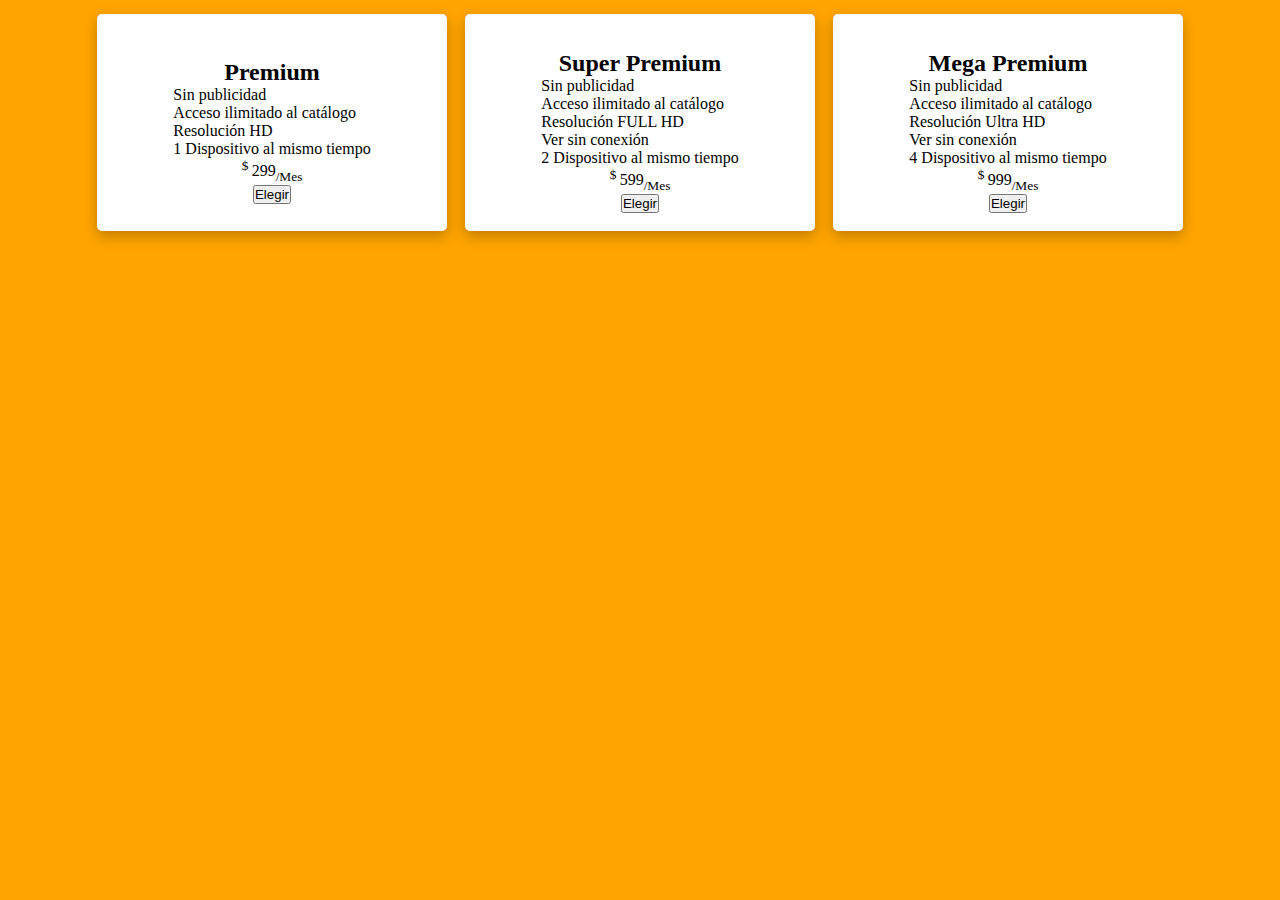
==== Index.html @ 0c61ed69 "inicio" ====
<!DOCTYPE html>
<html lang="en">
<head>
    <meta charset="UTF-8">
    <meta name="viewport" content="width=device-width, initial-scale=1.0">
    <link rel="stylesheet" href="Style.css">
    <title>Proyecto 2 Labo3</title>
</head>
<body>
    <section class="Cards-top">
        <div class="card">
            <div class="card-image">
                <img src="" alt="">
                <h2>Premium</h2>
            </div>
            <div class="detail">
                <p><i class="fas fa-check"></i>Sin publicidad</p>
                <p><span class="fa-check"></span>Acceso ilimitado al catálogo</p>
                <p><span class="fa-check"></span>Resolución HD</p>
                <p><span class="fa-check"></span>1 Dispositivo al mismo tiempo</p>
            </div>

            <div class="price">
                <p><sup>$ </sup>299<sub>/Mes</sub></p>
            </div>
            <button class="price-button">Elegir</button>
        </div>

        <div class="card">
            <div class="card-image">
                <img src="" alt="">
                <h2>Super Premium</h2>
            </div>
            <div class="detail">
                <p><span class="fas fa-check check"></span>Sin publicidad</p>
                <p><span class="fas fa-check check"></span>Acceso ilimitado al catálogo</p>
                <p><span class="fas fa-time nocheck"></span>Resolución FULL HD</p>
                <p><span class="fas fa-time nocheck"></span>Ver sin conexión</p>
                <p><span class="fas fa-time nocheck"></span>2 Dispositivo al mismo tiempo</p>
            </div>

            <div class="price">
                <p><sup>$ </sup>599<sub>/Mes</sub></p>
            </div>
            <button class="price-button">Elegir</button>
        </div>

        <div class="card">
            <div class="card-image">
                <img src="" alt="">
                <h2>Mega Premium</h2>
            </div>
            <div class="detail">
                <p><span class="fas fa-check check"></span>Sin publicidad</p>
                <p><span class="fas fa-check check"></span>Acceso ilimitado al catálogo</p>
                <p><span class="fas fa-time nocheck"></span>Resolución Ultra HD</p>
                <p><span class="fas fa-time nocheck"></span>Ver sin conexión</p>
                <p><span class="fas fa-time nocheck"></span>4 Dispositivo al mismo tiempo</p>
            </div>

            <div class="price">
                <p><sup>$ </sup>999<sub>/Mes</sub></p>
            </div>
            <button class="price-button">Elegir</button>
        </div>
    </section>
</body>
</html>
---- Style.css ----
*{
    margin: 0;
    padding: 0;
    box-sizing: border-box;
    outline: none;
}

body{
    width: 100%;
    height: auto;
    background-color: orange;

}

.Cards-top{
    display: flex;
    justify-content: center;
    flex-direction: wrap;
    width: 100%;
    padding: 5px;
}

.card{
    display: flex;
    flex-direction: column;
    align-items: center;
    justify-content: center;
    width: 350px;
    height: auto;
    background-color: white;
    border-radius: 5px;
    -webkit-border-radius: 5px;
    -moz-border-radius: 5px;
    -ms-border-radius: 5px;
    -o-border-radius: 5px;
    box-shadow:0 5px 14px rgba(0, 0, 0, 0.25);
    padding: 2vh;
    margin: 1vh;
}
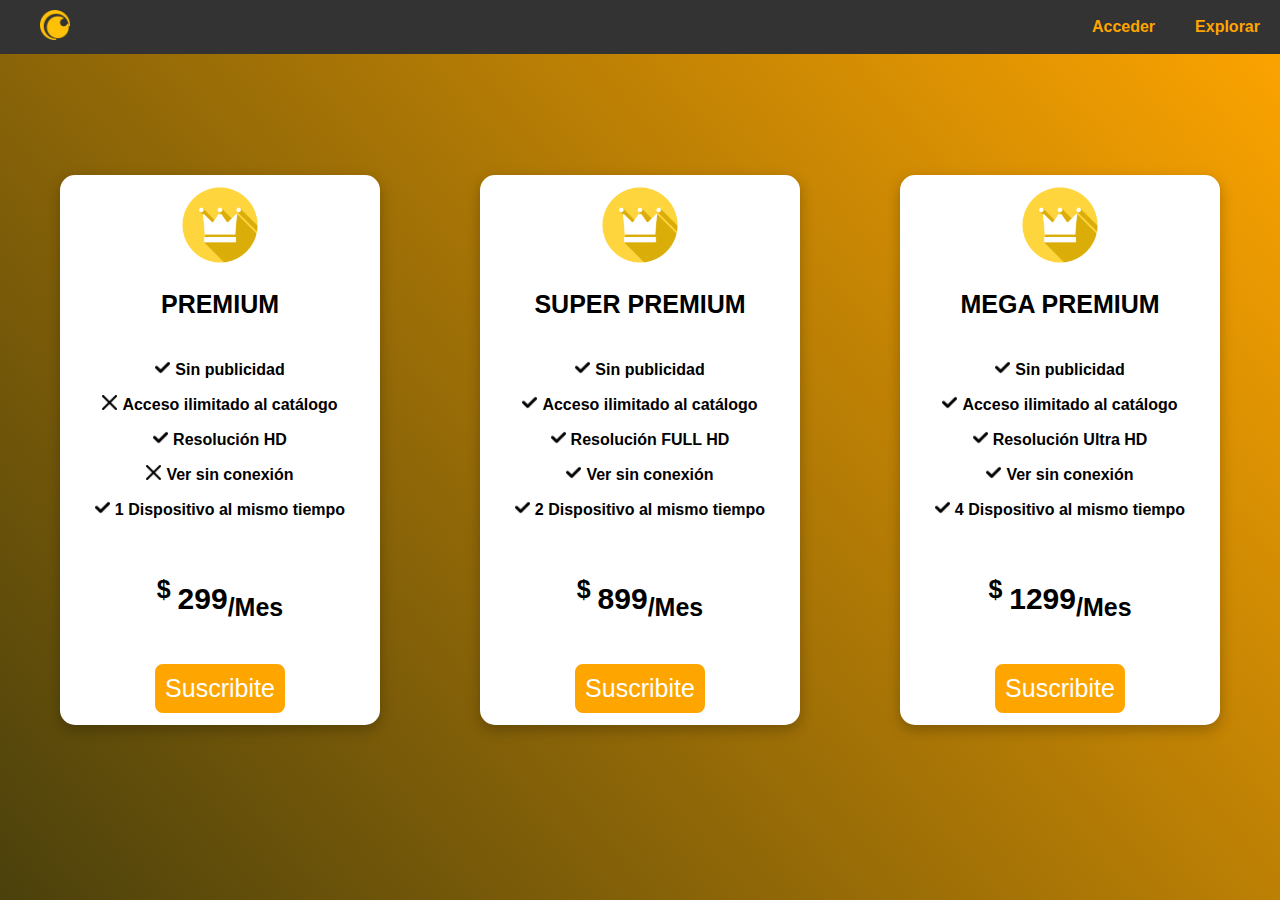
==== commit 0223e62e: "actualizacion" ====
--- a/Index.html
+++ b/Index.html
@@ -7,61 +7,68 @@
     <title>Proyecto 2 Labo3</title>
 </head>
 <body>
+    <header>
+        <div class="Company-name">
+            <img src="images/crunchyroll.png" alt="">
+        </div>
+        <nav>
+            <img class="rayas" src="images/barra.png" alt="">
+            <ul>
+                <li><a href="#">Acceder</a></li>
+                <li><a href="#">Explorar</a></li>
+            </ul>
+        </nav>
+    </header>
     <section class="Cards-top">
         <div class="card">
-            <div class="card-image">
-                <img src="" alt="">
-                <h2>Premium</h2>
-            </div>
+            <img class="tier" src="images/corona.png" alt="">
+            <p class="tittle-card">PREMIUM</p>
             <div class="detail">
-                <p><i class="fas fa-check"></i>Sin publicidad</p>
-                <p><span class="fa-check"></span>Acceso ilimitado al catálogo</p>
-                <p><span class="fa-check"></span>Resolución HD</p>
-                <p><span class="fa-check"></span>1 Dispositivo al mismo tiempo</p>
+                <p><img class= "check-image" src="images/cheque.png" alt="">Sin publicidad</p>
+                <p><img class= "check-image" src="images/letra-x.png" alt="">Acceso ilimitado al catálogo</p>
+                <p><img class= "check-image" src="images/cheque.png" alt="">Resolución HD</p>
+                <p><img class= "check-image" src="images/letra-x.png" alt="">Ver sin conexión</p>
+                <p><img class= "check-image" src="images/cheque.png" alt="">1 Dispositivo al mismo tiempo</p>
             </div>
 
             <div class="price">
                 <p><sup>$ </sup>299<sub>/Mes</sub></p>
             </div>
-            <button class="price-button">Elegir</button>
+            <button class="price-button">Suscribite</button>
         </div>
 
         <div class="card">
-            <div class="card-image">
-                <img src="" alt="">
-                <h2>Super Premium</h2>
-            </div>
+            <img class="tier" src="images/corona.png" alt="">
+            <p class="tittle-card">SUPER PREMIUM</p>
             <div class="detail">
-                <p><span class="fas fa-check check"></span>Sin publicidad</p>
-                <p><span class="fas fa-check check"></span>Acceso ilimitado al catálogo</p>
-                <p><span class="fas fa-time nocheck"></span>Resolución FULL HD</p>
-                <p><span class="fas fa-time nocheck"></span>Ver sin conexión</p>
-                <p><span class="fas fa-time nocheck"></span>2 Dispositivo al mismo tiempo</p>
+                <p><img class= "check-image" src="images/cheque.png" alt="">Sin publicidad</p>
+                <p><img class= "check-image" src="images/cheque.png" alt="">Acceso ilimitado al catálogo</p>
+                <p><img class= "check-image" src="images/cheque.png" alt="">Resolución FULL HD</p>
+                <p><img class= "check-image" src="images/cheque.png" alt="">Ver sin conexión</p>
+                <p><img class= "check-image" src="images/cheque.png" alt="">2 Dispositivo al mismo tiempo</p>
             </div>
 
             <div class="price">
-                <p><sup>$ </sup>599<sub>/Mes</sub></p>
+                <p><sup>$ </sup>899<sub>/Mes</sub></p>
             </div>
-            <button class="price-button">Elegir</button>
+            <button class="price-button">Suscribite</button>
         </div>
 
         <div class="card">
-            <div class="card-image">
-                <img src="" alt="">
-                <h2>Mega Premium</h2>
-            </div>
+            <img class="tier" src="images/corona.png" alt="">
+            <p class="tittle-card">MEGA PREMIUM</p>
             <div class="detail">
-                <p><span class="fas fa-check check"></span>Sin publicidad</p>
-                <p><span class="fas fa-check check"></span>Acceso ilimitado al catálogo</p>
-                <p><span class="fas fa-time nocheck"></span>Resolución Ultra HD</p>
-                <p><span class="fas fa-time nocheck"></span>Ver sin conexión</p>
-                <p><span class="fas fa-time nocheck"></span>4 Dispositivo al mismo tiempo</p>
+                <p><img class= "check-image" src="images/cheque.png" alt="">Sin publicidad</p>
+                <p><img class= "check-image" src="images/cheque.png" alt="">Acceso ilimitado al catálogo</p>
+                <p><img class= "check-image" src="images/cheque.png" alt="">Resolución Ultra HD</p>
+                <p><img class= "check-image" src="images/cheque.png" alt="">Ver sin conexión</p>
+                <p><img class= "check-image" src="images/cheque.png" alt="">4 Dispositivo al mismo tiempo</p>
             </div>
 
             <div class="price">
-                <p><sup>$ </sup>999<sub>/Mes</sub></p>
+                <p><sup>$ </sup>1299<sub>/Mes</sub></p>
             </div>
-            <button class="price-button">Elegir</button>
+            <button class="price-button">Suscribite</button>
         </div>
     </section>
 </body>
--- a/Style.css
+++ b/Style.css
@@ -1,39 +1,253 @@
-*{
+body{
+    display: flex;
+    justify-content: center;
+    align-items: center;
+    min-height: 100vh;
+    font-family: sans-serif;
+    font-weight:bold;
+    height: auto;
+    width: 100%;
+    background-image: linear-gradient(50deg, #4b410c 0%, #ffa500 100%);
+    background-size: cover;
+    background-repeat: no-repeat;
+    background-attachment: fixed;
     margin: 0;
-    padding: 0;
-    box-sizing: border-box;
-    outline: none;
-}
-
-body{
-    width: 100%;
-    height: auto;
-    background-color: orange;
-
+}
+
+header{
+    background-color: #333;
+    padding: 0px;
+    display: flex;
+    justify-content: space-between;
+    align-items: center;
+    position: absolute;
+    top: 0;
+    width: 100vw;
+}
+
+.Company-name img{
+    padding: 10px;
+    height: 30px;
+    margin-left: 30px;
+}
+
+.rayas{
+    display: none;
+    width: 20px;
+    height: 20px;
+}
+
+nav{
+    display: flex;
+    align-items: center;
+    justify-content: center;
+}
+ul{
+    display: flex;
+}
+ul li{
+    display: inline-block;
+    padding: 0px 20px;
+}
+a{
+    color: #ffa500;
+    text-decoration: none;
+}
+a:hover{
+    color: rgb(255, 255, 255);
 }
 
 .Cards-top{
     display: flex;
     justify-content: center;
-    flex-direction: wrap;
-    width: 100%;
-    padding: 5px;
+    width: 100%;
 }
 
 .card{
+    margin-top: 100px;
+    margin-bottom: 100px;
+    border: 100px;
     display: flex;
     flex-direction: column;
     align-items: center;
-    justify-content: center;
-    width: 350px;
+    justify-content: space-between;
+    width: 300px;
     height: auto;
     background-color: white;
-    border-radius: 5px;
-    -webkit-border-radius: 5px;
-    -moz-border-radius: 5px;
-    -ms-border-radius: 5px;
-    -o-border-radius: 5px;
+    border-radius: 15px;
     box-shadow:0 5px 14px rgba(0, 0, 0, 0.25);
-    padding: 2vh;
-    margin: 1vh;
+    padding: 10px;
+    margin-left: 50px;
+    margin-right: 50px;
+}
+
+.tier{
+    height: 80px;
+}
+
+.tittle-card{
+    font-size: 25px;
+    text-align: center;
+}
+
+.detail{
+    padding: 0px;
+    margin: 0px;
+    align-items: center;
+    justify-content: center; 
+}
+
+.detail p{
+    text-align: center;
+    align-items: center;
+}
+
+.check-image{
+    width: 15px;
+    padding-right: 5px;
+}
+
+.card:hover{
+    transform: scale(1.1);
+}
+
+.price{
+    display: flex;
+    align-items: center;
+    margin: 10px;
+}
+
+.price p{
+    font-size: 30px;
+}
+
+.price-button{
+    font-size:25px;
+    padding-bottom: 0;
+    padding: 10px;
+    border: 2px solid;
+    background-color: #ffa500;
+    color: white;
+    border-radius: 10px;
+    cursor: pointer;
+    transition: all 50ms ease-in;
+}
+
+.price-button:hover{
+    border: 2px solid ;
+    background-color: transparent;
+    color: #ffa500;
+    font-weight: 500;
+}
+
+@media screen and (max-width: 1120px){
+    .Cards-top{
+        display: flex;
+        flex-wrap: wrap;
+    }
+}
+
+@media screen and (max-width: 335px) {
+    nav ul{
+        display: none;
+    }
+    .rayas{
+        display: flex;
+        margin-right: 15px;
+        justify-content: center;
+        align-items: center;
+    }
+}
+
+
+/* Estilo del login */
+
+.wrapper{
+    width: 420px;
+    background: transparent;
+    border: 2px solid rgba(255, 255, 255, 0.2);
+    backdrop-filter: blur(20px);
+    box-shadow: 0 0 10px rgba(0, 0, 0, .2);
+    color: #fff;
+    border-radius: 10px;
+    padding: 30px 40px;
+}
+
+.wrapper h1{
+    font-size: 36px;
+    text-align: center;
+}
+
+.wrapper .input-box{
+    width: 100%;
+    height: 50px;
+    margin: 30px 0;
+}
+
+.input-box input{
+    width: 94%;
+    height: 90%;
+    background: transparent;
+    border: none;
+    outline: none;
+    border:  2px solid rgba(255, 255, 255, 0.2);
+    border-radius: 40px;
+    font-size: 16px;
+    color: #fff;
+    padding: 0 0 0 20px;
+}
+
+.input-box input::placeholder{
+    color: #fff;
+}
+
+.wrapper .remember-forgot{
+    color: #fff;
+    display: flex;
+    justify-content: space-between;
+    font-size: 14px;
+    margin: -15px 0 15px;
+}
+
+.remember-forgot a{
+    color: #fff;
+}
+
+.remember-forgot label input{
+    accent-color: #fff;
+    margin-right: 3px;
+}
+
+.remember-forgot a:hover{
+    text-decoration: underline;
+}
+
+.wrapper .btn{
+    width: 100%;
+    height: 45px;
+    background: #fff;
+    border: none;
+    outline: none;
+    border-radius: 40px;
+    box-shadow: 0 0 10px rgba(0, 0, 0, .2);
+    cursor: pointer;
+    font-size: 16px;    
+    color: #333;
+    font-weight: 600;
+}
+
+.wrapper .register-link{
+    font-size: 14px;
+    text-align: center;
+    margin: 20px 0 15px;
+}
+
+.register-link p a{
+    color: #fff;
+    text-decoration: none;
+    font-weight: 600;
+}
+
+.register-link p a:hover{
+    text-decoration: underline;
 }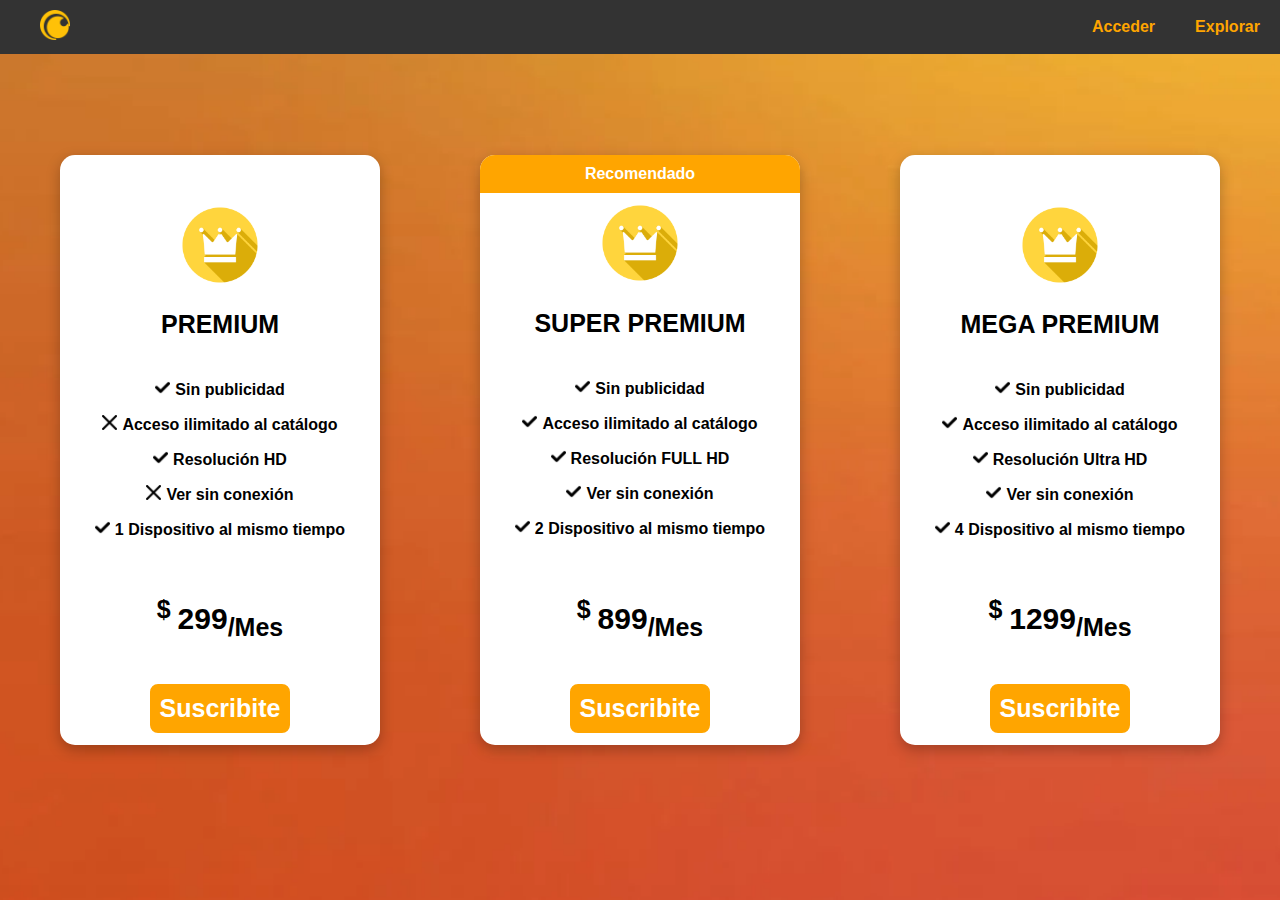
==== commit 699f8ac9: "act 2" ====
--- a/Index.html
+++ b/Index.html
@@ -5,6 +5,7 @@
     <meta name="viewport" content="width=device-width, initial-scale=1.0">
     <link rel="stylesheet" href="Style.css">
     <title>Proyecto 2 Labo3</title>
+    <link rel="icon" href="images/crunchyroll.png">
 </head>
 <body>
     <header>
@@ -14,13 +15,14 @@
         <nav>
             <img class="rayas" src="images/barra.png" alt="">
             <ul>
-                <li><a href="#">Acceder</a></li>
+                <li><a href="inicio.html">Acceder</a></li>
                 <li><a href="#">Explorar</a></li>
             </ul>
         </nav>
     </header>
     <section class="Cards-top">
         <div class="card">
+            <div class="ribbons"><span></span></div>
             <img class="tier" src="images/corona.png" alt="">
             <p class="tittle-card">PREMIUM</p>
             <div class="detail">
@@ -34,10 +36,11 @@
             <div class="price">
                 <p><sup>$ </sup>299<sub>/Mes</sub></p>
             </div>
-            <button class="price-button">Suscribite</button>
+            <a class="price-button" href="inicio.html">Suscribite</a>
         </div>
 
         <div class="card">
+            <div class="ribbon"><span>Recomendado</span></div>
             <img class="tier" src="images/corona.png" alt="">
             <p class="tittle-card">SUPER PREMIUM</p>
             <div class="detail">
@@ -51,10 +54,11 @@
             <div class="price">
                 <p><sup>$ </sup>899<sub>/Mes</sub></p>
             </div>
-            <button class="price-button">Suscribite</button>
+            <a class="price-button" href="inicio.html">Suscribite</a>
         </div>
 
         <div class="card">
+            <div class="ribbons"><span></span></div>
             <img class="tier" src="images/corona.png" alt="">
             <p class="tittle-card">MEGA PREMIUM</p>
             <div class="detail">
@@ -68,7 +72,7 @@
             <div class="price">
                 <p><sup>$ </sup>1299<sub>/Mes</sub></p>
             </div>
-            <button class="price-button">Suscribite</button>
+            <a class="price-button" href="inicio.html">Suscribite</a>
         </div>
     </section>
 </body>
--- a/Style.css
+++ b/Style.css
@@ -7,10 +7,11 @@
     font-weight:bold;
     height: auto;
     width: 100%;
-    background-image: linear-gradient(50deg, #4b410c 0%, #ffa500 100%);
+    background-image: url(images/fondo.jpg);
     background-size: cover;
     background-repeat: no-repeat;
     background-attachment: fixed;
+    background-position: center;
     margin: 0;
 }
 
@@ -79,6 +80,24 @@
     padding: 10px;
     margin-left: 50px;
     margin-right: 50px;
+}
+
+.ribbons{
+    padding: 20px;
+}
+
+.ribbon{
+    padding: 10px;
+    position: relative;
+    display: flex;
+    justify-content: center;
+    width: 100%;
+    color: #fff;
+    background-color: #ffa500;
+    top: -10px;
+    border-top-right-radius: 15px;
+    border-top-left-radius: 15px;
+
 }
 
 .tier{
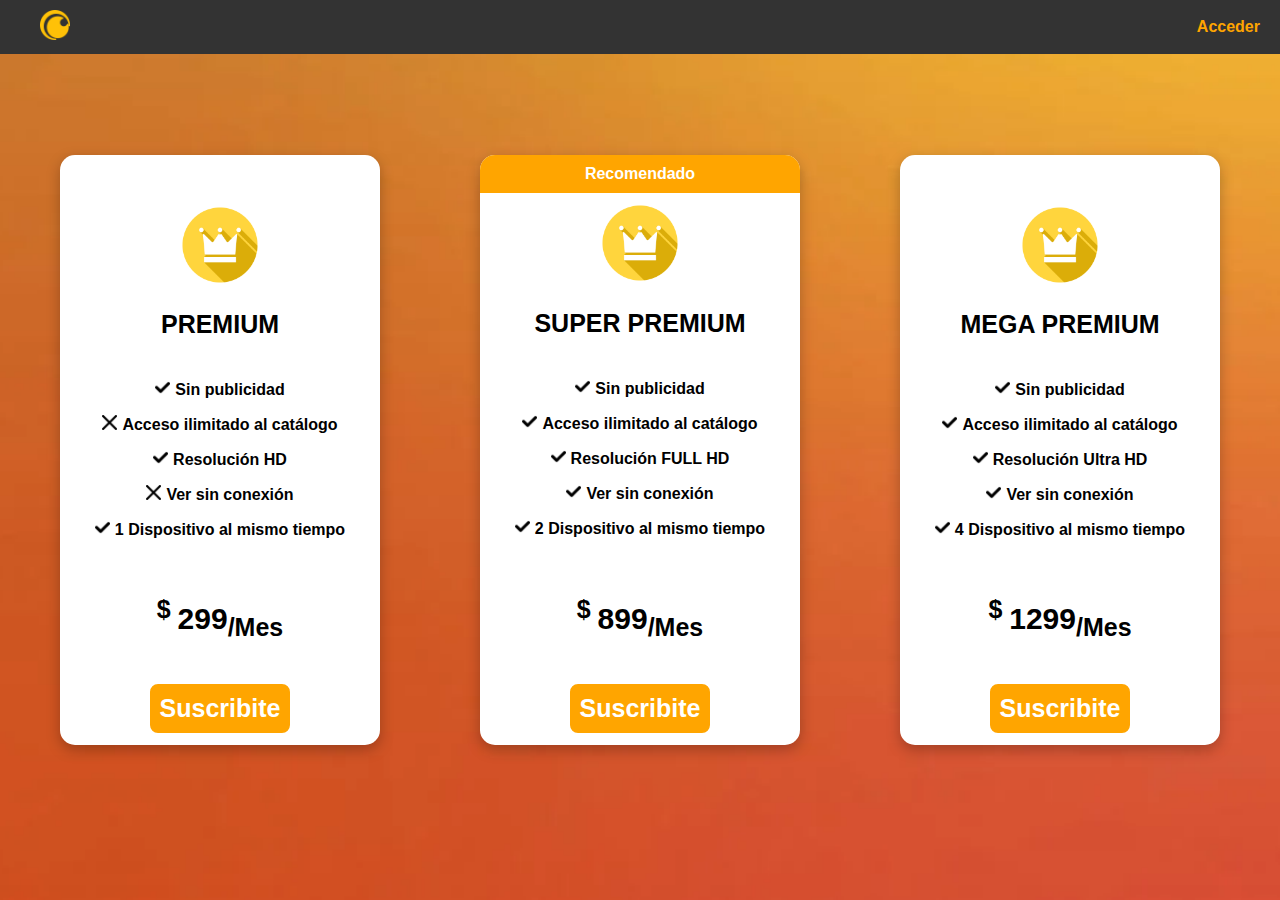
==== commit da591d93: "act 6" ====
--- a/Index.html
+++ b/Index.html
@@ -16,7 +16,6 @@
             <img class="rayas" src="images/barra.png" alt="">
             <ul>
                 <li><a href="inicio.html">Acceder</a></li>
-                <li><a href="#">Explorar</a></li>
             </ul>
         </nav>
     </header>
--- a/Style.css
+++ b/Style.css
@@ -159,27 +159,27 @@
     font-weight: 500;
 }
 
-@media screen and (max-width: 1120px){
+@media screen and (max-width: 1270px){
+    .card{
+        width: 260px;
+    }
+}
+
+@media screen and (max-width: 1140px){
     .Cards-top{
         display: flex;
         flex-wrap: wrap;
     }
 }
 
-@media screen and (max-width: 335px) {
-    nav ul{
-        display: none;
-    }
-    .rayas{
-        display: flex;
-        margin-right: 15px;
-        justify-content: center;
-        align-items: center;
-    }
-}
-
-
-/* Estilo del login */
+@media screen and (max-width: 440px) {
+    .Cards-top{
+        width: 280px;
+    }
+}
+
+
+/* Estilo del login y register*/
 
 .wrapper{
     width: 420px;
@@ -223,18 +223,14 @@
 .wrapper .remember-forgot{
     color: #fff;
     display: flex;
-    justify-content: space-between;
+    justify-content: center;
     font-size: 14px;
     margin: -15px 0 15px;
 }
 
 .remember-forgot a{
-    color: #fff;
-}
-
-.remember-forgot label input{
-    accent-color: #fff;
-    margin-right: 3px;
+    display: flex;
+    color: #fff;
 }
 
 .remember-forgot a:hover{
@@ -269,4 +265,10 @@
 
 .register-link p a:hover{
     text-decoration: underline;
+}
+
+@media screen and (max-width: 540px) {
+    .wrapper{
+        width: 180px;
+    }
 }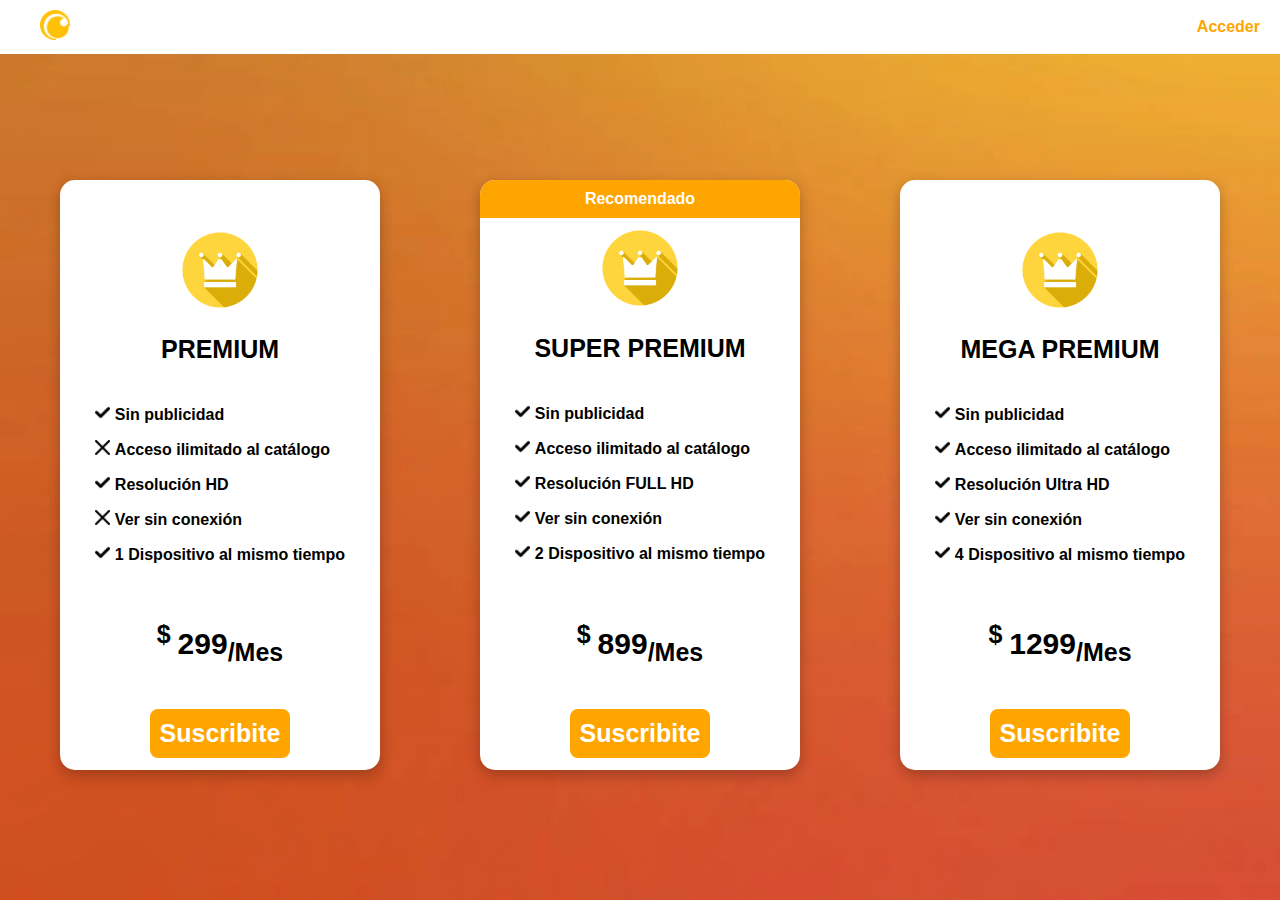
==== commit 4abe64b8: "final" ====
--- a/Index.html
+++ b/Index.html
@@ -13,7 +13,6 @@
             <img src="images/crunchyroll.png" alt="">
         </div>
         <nav>
-            <img class="rayas" src="images/barra.png" alt="">
             <ul>
                 <li><a href="inicio.html">Acceder</a></li>
             </ul>
--- a/Style.css
+++ b/Style.css
@@ -16,26 +16,20 @@
 }
 
 header{
-    background-color: #333;
+    background-color: #ffffff;
     padding: 0px;
     display: flex;
     justify-content: space-between;
     align-items: center;
     position: absolute;
     top: 0;
-    width: 100vw;
+    width: 100%;
 }
 
 .Company-name img{
     padding: 10px;
     height: 30px;
     margin-left: 30px;
-}
-
-.rayas{
-    display: none;
-    width: 20px;
-    height: 20px;
 }
 
 nav{
@@ -55,7 +49,7 @@
     text-decoration: none;
 }
 a:hover{
-    color: rgb(255, 255, 255);
+    color: rgb(0, 0, 0);
 }
 
 .Cards-top{
@@ -66,7 +60,7 @@
 
 .card{
     margin-top: 100px;
-    margin-bottom: 100px;
+    margin-bottom: 50px;
     border: 100px;
     display: flex;
     flex-direction: column;
@@ -117,7 +111,6 @@
 }
 
 .detail p{
-    text-align: center;
     align-items: center;
 }
 
@@ -159,25 +152,26 @@
     font-weight: 500;
 }
 
-@media screen and (max-width: 1270px){
-    .card{
-        width: 260px;
-    }
-}
-
-@media screen and (max-width: 1140px){
+
+
+@media screen and (max-width: 1260px){
     .Cards-top{
         display: flex;
         flex-wrap: wrap;
     }
 }
 
-@media screen and (max-width: 440px) {
-    .Cards-top{
-        width: 280px;
-    }
-}
-
+@media screen and (max-width: 430px) {
+    .card{
+        width: 250px;
+    }
+}
+
+@media screen and (max-width: 380px) {
+    .card{
+        width: 160px;
+    }
+}
 
 /* Estilo del login y register*/
 
